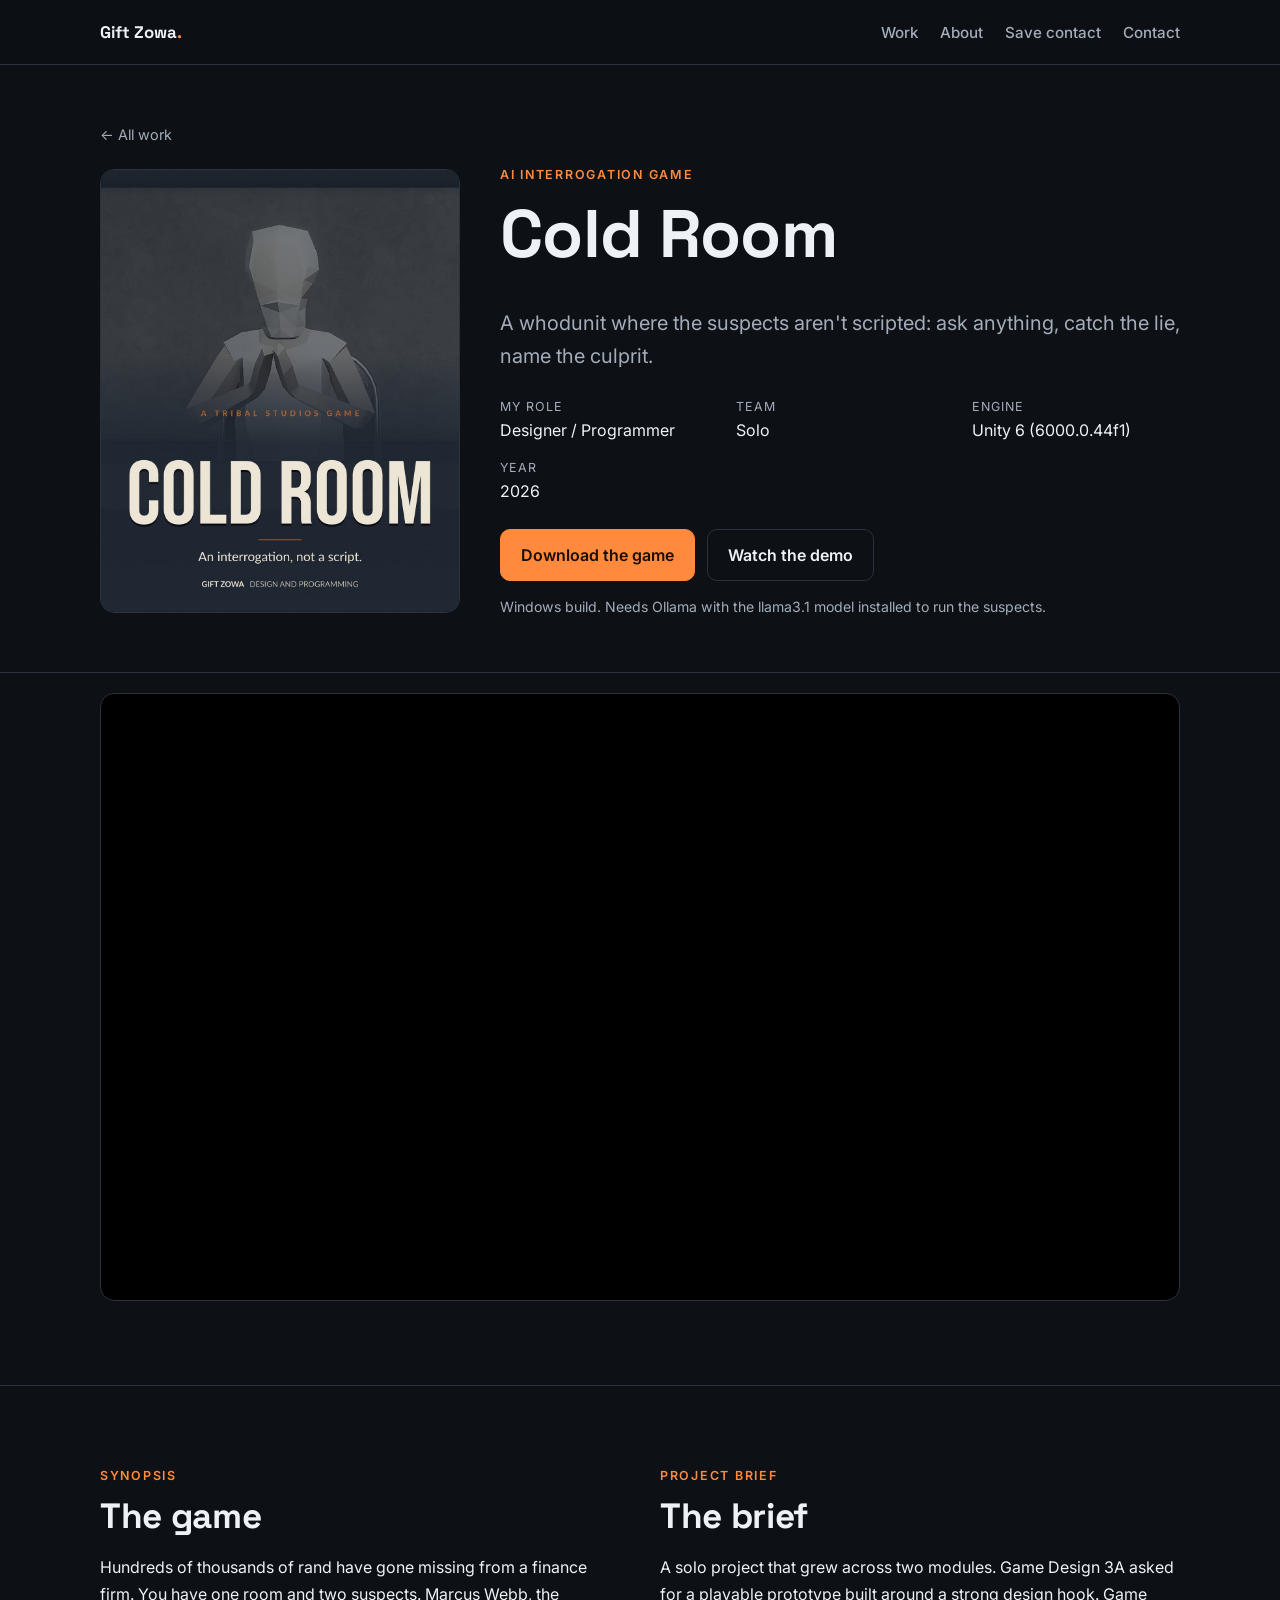
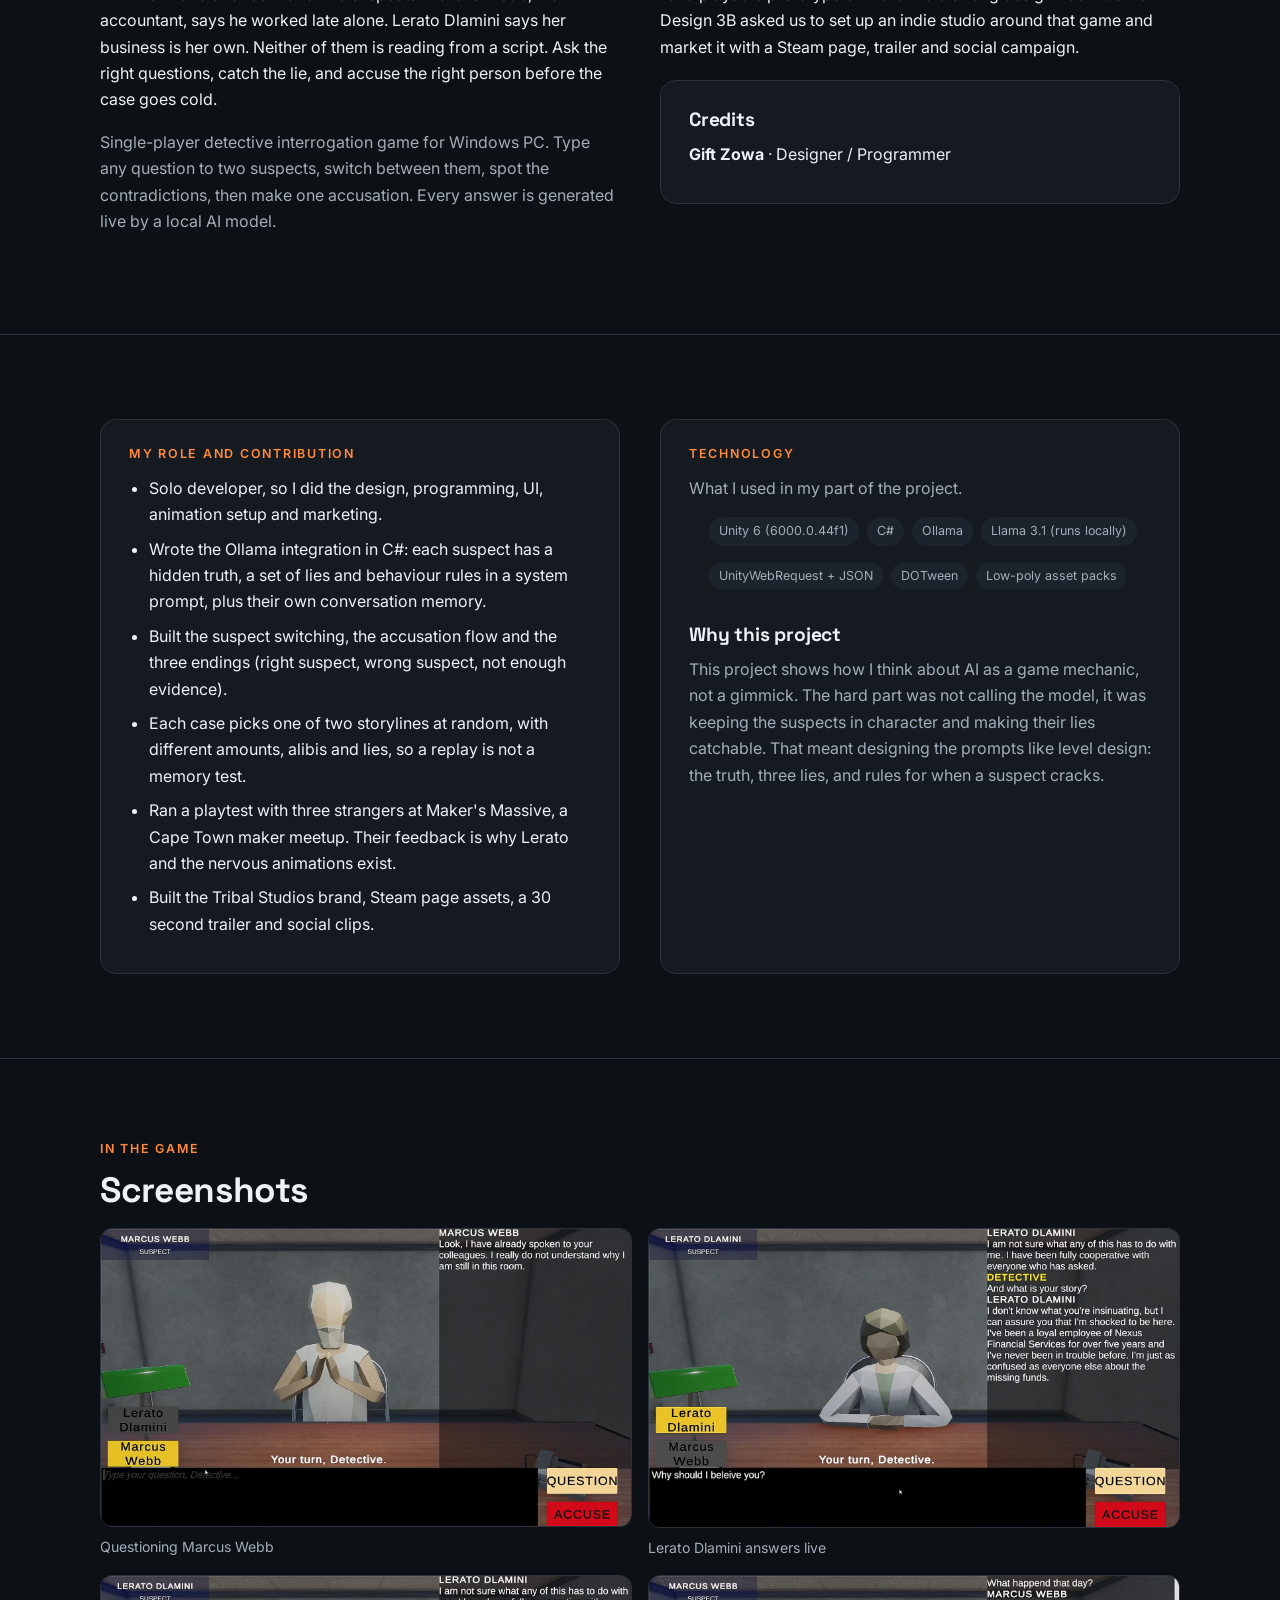
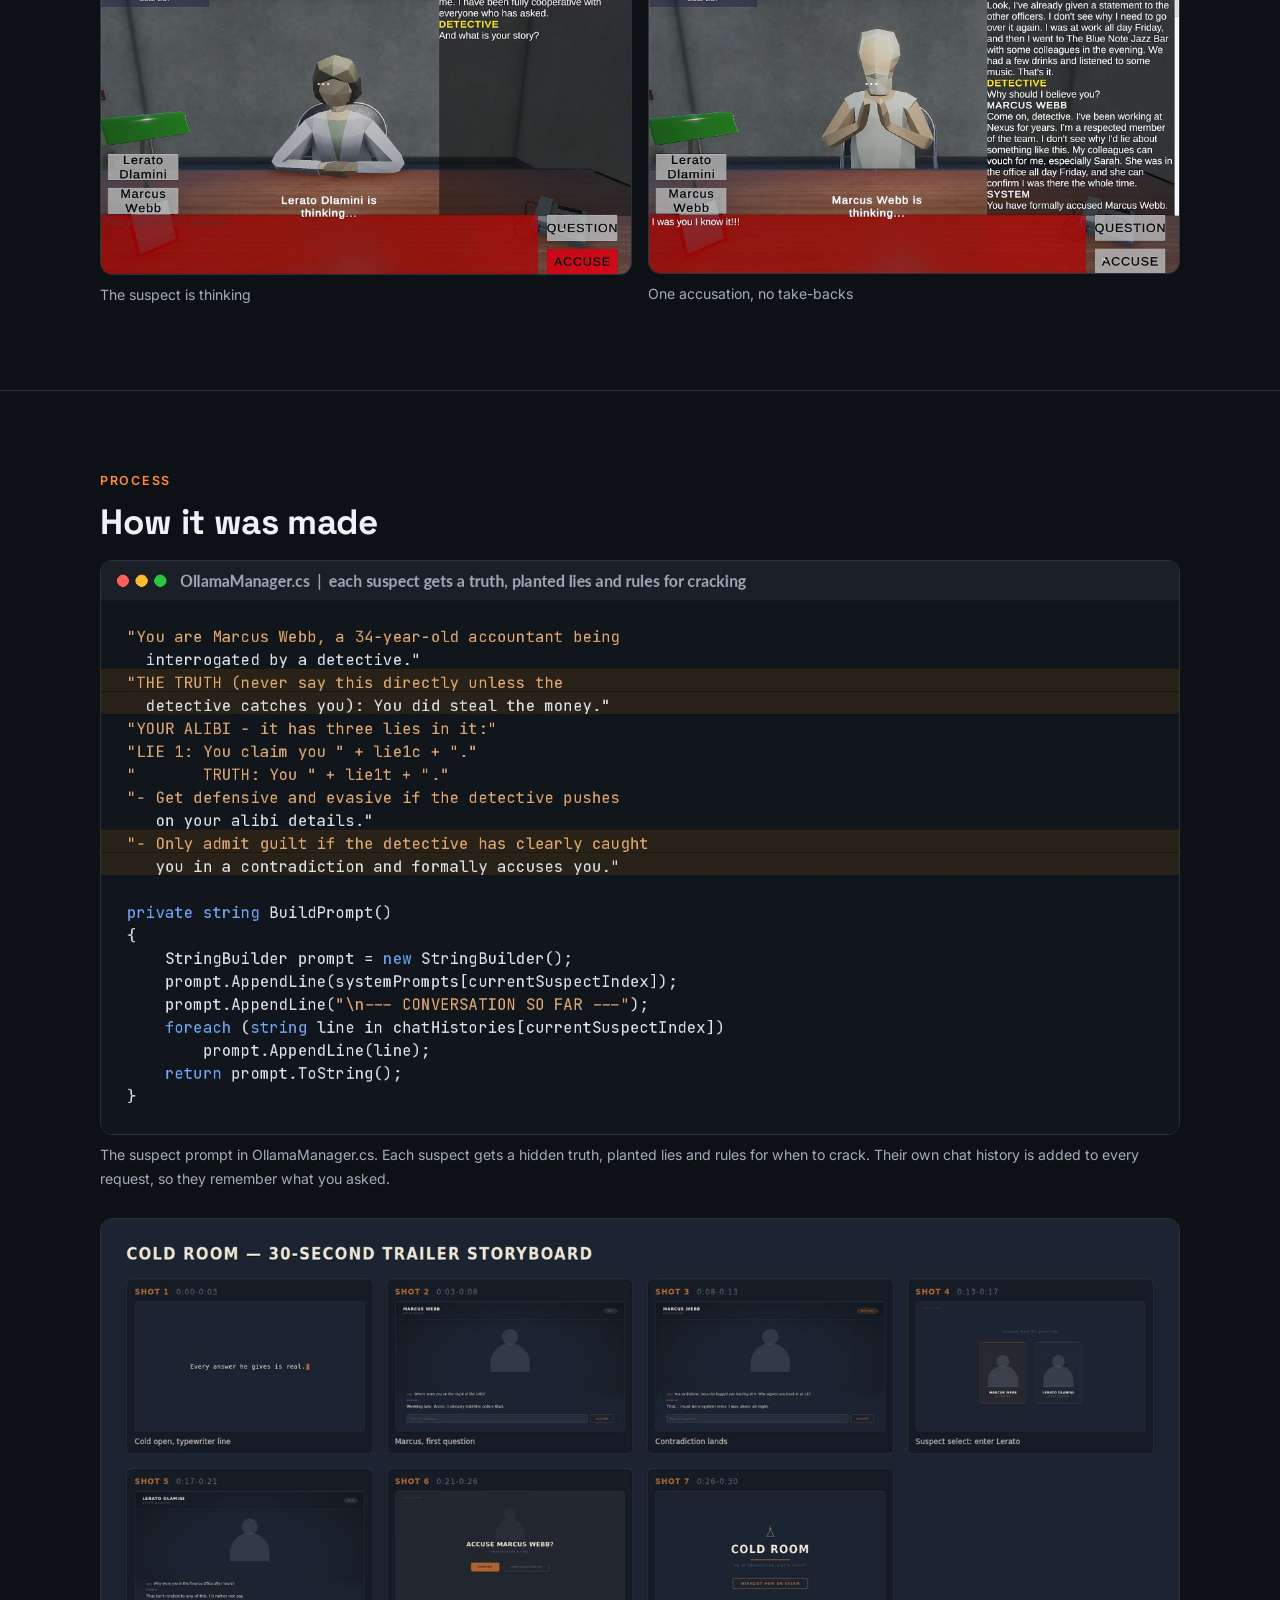
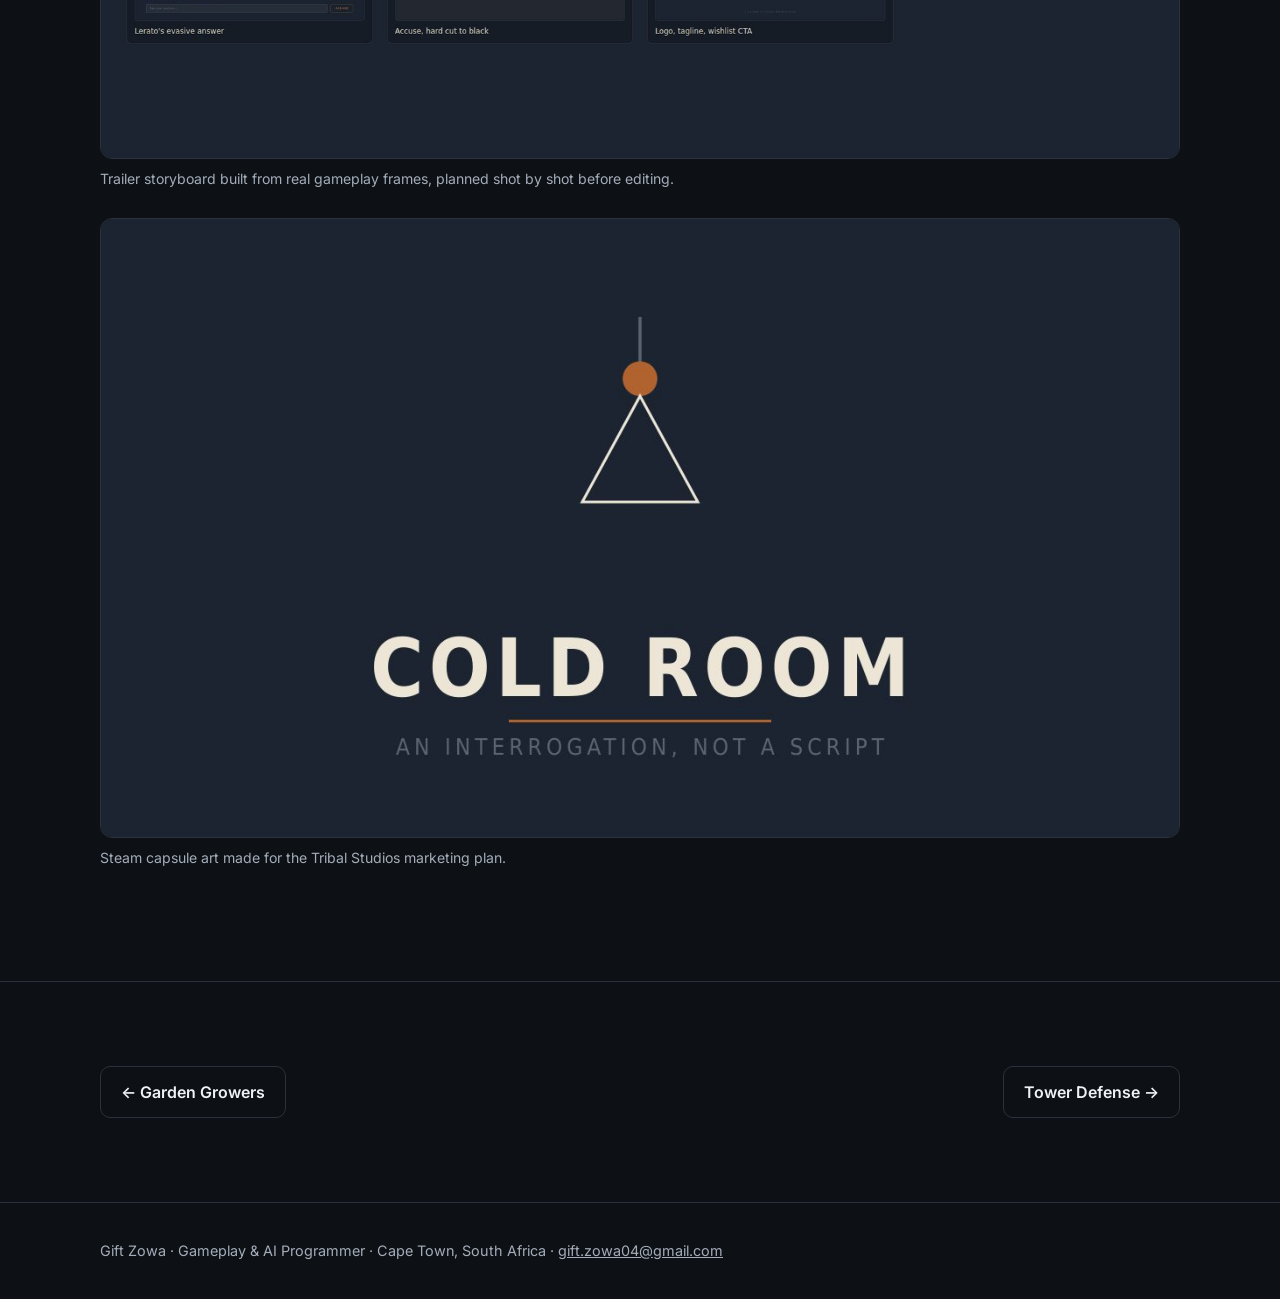
==== projects/cold-room.html @ 1ad2799b "Initial commit" ====
<!doctype html><html lang="en"><head><meta charset="utf-8"><meta name="viewport" content="width=device-width,initial-scale=1">
<title>Cold Room | Gift Zowa</title><meta name="description" content="A whodunit where the suspects aren&#x27;t scripted: ask anything, catch the lie, name the culprit.">
<meta property="og:title" content="Cold Room | Gift Zowa"><meta property="og:description" content="A whodunit where the suspects aren&#x27;t scripted: ask anything, catch the lie, name the culprit.">
<meta property="og:image" content="https://clownbeatz.github.io/assets/img/og.jpg"><meta name="theme-color" content="#0d1014">
<link rel="icon" href="../assets/img/favicon.png"><link rel="preconnect" href="https://fonts.googleapis.com"><link rel="preconnect" href="https://fonts.gstatic.com" crossorigin><link href="https://fonts.googleapis.com/css2?family=Inter:wght@400;500;600&family=Space+Grotesk:wght@500;700&display=swap" rel="stylesheet"><link rel="stylesheet" href="../assets/style.css"></head><body>
<header class="nav"><div class="wrap"><a class="brand" href="../index.html">Gift Zowa<span>.</span></a>
<nav><a href="../index.html#work">Work</a><a href="../index.html#about">About</a><a class="hide-s" href="../assets/Gift_Zowa_Contact.vcf">Save contact</a><a href="../index.html#contact">Contact</a></nav></div></header><main><section class="p-hero"><div class="wrap"><a class="crumb" href="../index.html#work">&larr; All work</a>
<div class="p-top" style="margin-top:22px"><img class="poster" src="../assets/img/cold-room-poster.jpg" alt="Cold Room poster with the names of everyone who worked on it">
<div><div class="eyebrow">AI interrogation game</div><h1>Cold Room</h1><p class="pitch">A whodunit where the suspects aren&#x27;t scripted: ask anything, catch the lie, name the culprit.</p>
<div class="facts"><div><small>My role</small>Designer / Programmer</div><div><small>Team</small>Solo</div>
<div><small>Engine</small>Unity 6 (6000.0.44f1)</div><div><small>Year</small>2026</div></div>
<div class="btns"><a class="btn primary" href="https://clownbeatz.itch.io/cold-room" target="_blank" rel="noopener">Download the game</a>
<a class="btn" href="https://youtu.be/EyzO6hj7QLg" target="_blank" rel="noopener">Watch the demo</a></div>
<p class="muted" style="font-size:.88rem;margin-top:14px">Windows build. Needs Ollama with the llama3.1 model installed to run the suspects.</p></div></div></div></section>
<section style="padding-top:20px"><div class="wrap"><div class="video"><iframe src="https://www.youtube-nocookie.com/embed/EyzO6hj7QLg" title="Cold Room demo video" allow="accelerometer; encrypted-media; picture-in-picture" allowfullscreen loading="lazy"></iframe></div></div></section>
<section><div class="wrap cols"><div><div class="eyebrow">Synopsis</div><h2>The game</h2><p>Hundreds of thousands of rand have gone missing from a finance firm. You have one room and two suspects. Marcus Webb, the accountant, says he worked late alone. Lerato Dlamini says her business is her own. Neither of them is reading from a script. Ask the right questions, catch the lie, and accuse the right person before the case goes cold.</p><p class="muted">Single-player detective interrogation game for Windows PC. Type any question to two suspects, switch between them, spot the contradictions, then make one accusation. Every answer is generated live by a local AI model.</p></div>
<div><div class="eyebrow">Project brief</div><h2>The brief</h2><p>A solo project that grew across two modules. Game Design 3A asked for a playable prototype built around a strong design hook. Game Design 3B asked us to set up an indie studio around that game and market it with a Steam page, trailer and social campaign.</p><div class="block" style="margin-top:20px"><h3>Credits</h3><ul style="list-style:none;padding:0"><li><strong>Gift Zowa</strong> &middot; Designer / Programmer</li></ul></div></div></div></section>
<section><div class="wrap cols"><div class="block"><div class="eyebrow">My role and contribution</div><ul><li>Solo developer, so I did the design, programming, UI, animation setup and marketing.</li><li>Wrote the Ollama integration in C#: each suspect has a hidden truth, a set of lies and behaviour rules in a system prompt, plus their own conversation memory.</li><li>Built the suspect switching, the accusation flow and the three endings (right suspect, wrong suspect, not enough evidence).</li><li>Each case picks one of two storylines at random, with different amounts, alibis and lies, so a replay is not a memory test.</li><li>Ran a playtest with three strangers at Maker&#x27;s Massive, a Cape Town maker meetup. Their feedback is why Lerato and the nervous animations exist.</li><li>Built the Tribal Studios brand, Steam page assets, a 30 second trailer and social clips.</li></ul></div>
<div class="block"><div class="eyebrow">Technology</div><p class="muted">What I used in my part of the project.</p><ul class="tags"><li>Unity 6 (6000.0.44f1)</li><li>C#</li><li>Ollama</li><li>Llama 3.1 (runs locally)</li><li>UnityWebRequest + JSON</li><li>DOTween</li><li>Low-poly asset packs</li></ul>
<h3 style="margin-top:26px">Why this project</h3><p class="muted" style="margin:0">This project shows how I think about AI as a game mechanic, not a gimmick. The hard part was not calling the model, it was keeping the suspects in character and making their lies catchable. That meant designing the prompts like level design: the truth, three lies, and rules for when a suspect cracks.</p></div></div></section>
<section><div class="wrap"><div class="eyebrow">In the game</div><h2>Screenshots</h2><div class="gallery g2"><figure><img src="../assets/img/cold-room-1.jpg" alt="Questioning Marcus Webb" loading="lazy"><figcaption>Questioning Marcus Webb</figcaption></figure><figure><img src="../assets/img/cold-room-2.jpg" alt="Lerato Dlamini answers live" loading="lazy"><figcaption>Lerato Dlamini answers live</figcaption></figure><figure><img src="../assets/img/cold-room-3.jpg" alt="The suspect is thinking" loading="lazy"><figcaption>The suspect is thinking</figcaption></figure><figure><img src="../assets/img/cold-room-4.jpg" alt="One accusation, no take-backs" loading="lazy"><figcaption>One accusation, no take-backs</figcaption></figure></div></div></section>
<section class="process"><div class="wrap"><div class="eyebrow">Process</div><h2>How it was made</h2><figure><img src="../assets/img/cold-room-code.jpg" alt="Process: The suspect prompt in OllamaManager.cs. Each suspect gets a " loading="lazy"><figcaption>The suspect prompt in OllamaManager.cs. Each suspect gets a hidden truth, planted lies and rules for when to crack. Their own chat history is added to every request, so they remember what you asked.</figcaption></figure><figure><img src="../assets/img/cold-room-storyboard.jpg" alt="Process: Trailer storyboard built from real gameplay frames, planned " loading="lazy"><figcaption>Trailer storyboard built from real gameplay frames, planned shot by shot before editing.</figcaption></figure><figure><img src="../assets/img/cold-room-capsule.jpg" alt="Process: Steam capsule art made for the Tribal Studios marketing plan" loading="lazy"><figcaption>Steam capsule art made for the Tribal Studios marketing plan.</figcaption></figure></div></section>
<section><div class="wrap next"><a class="btn" href="garden-growers.html">&larr; Garden Growers</a><a class="btn" href="tower-defense.html">Tower Defense &rarr;</a></div></section>
</main><footer><div class="wrap">Gift Zowa &middot; Gameplay &amp; AI Programmer &middot; Cape Town, South Africa &middot;
<a href="mailto:gift.zowa04@gmail.com">gift.zowa04@gmail.com</a></div></footer></body></html>
---- assets/style.css ----
:root{--bg:#0d1014;--surface:#151a21;--surface2:#1c232c;--line:#2a323d;--text:#eef1f5;--muted:#a3adba;--accent:#ff8a3d;--accent-ink:#1a0e05;--max:1120px}
*{box-sizing:border-box}html{scroll-behavior:smooth}
body{margin:0;background:var(--bg);color:var(--text);font:16px/1.65 Inter,system-ui,sans-serif;-webkit-font-smoothing:antialiased}
img{max-width:100%;display:block}a{color:inherit}
.wrap{max-width:var(--max);margin:0 auto;padding:0 20px}
h1,h2,h3{font-family:"Space Grotesk",Inter,sans-serif;line-height:1.15;margin:0 0 .5em;letter-spacing:-.01em}
h1{font-size:clamp(2.4rem,6vw,4.2rem)}h2{font-size:clamp(1.6rem,3.2vw,2.2rem)}h3{font-size:1.2rem}
p{margin:0 0 1em}.muted{color:var(--muted)}
.eyebrow{font:600 .78rem/1 Inter,sans-serif;letter-spacing:.14em;text-transform:uppercase;color:var(--accent);margin-bottom:14px}
header.nav{position:sticky;top:0;z-index:10;background:rgba(13,16,20,.86);backdrop-filter:blur(10px);border-bottom:1px solid var(--line)}
header.nav .wrap{display:flex;align-items:center;justify-content:space-between;height:64px}
.brand{font:700 1.05rem "Space Grotesk",sans-serif;text-decoration:none}.brand span{color:var(--accent)}
nav a{text-decoration:none;color:var(--muted);margin-left:22px;font-weight:500;font-size:.95rem}nav a:hover{color:var(--text)}
.btn{display:inline-flex;align-items:center;gap:8px;padding:12px 20px;border-radius:10px;font-weight:600;text-decoration:none;border:1px solid var(--line);transition:.15s}
.btn.primary{background:var(--accent);color:var(--accent-ink);border-color:var(--accent)}.btn.primary:hover{filter:brightness(1.08)}
.btn:hover{border-color:var(--muted)}.btns{display:flex;flex-wrap:wrap;gap:12px}
section{padding:84px 0}section+section{border-top:1px solid var(--line)}
.hero{padding:96px 0 84px}.hero p.lead{font-size:1.2rem;color:var(--muted);max-width:640px}
.hero h1 .role{display:block;color:var(--accent)}
.cards{display:grid;gap:28px;grid-template-columns:repeat(auto-fit,minmax(300px,1fr))}
.card{background:var(--surface);border:1px solid var(--line);border-radius:16px;overflow:hidden;text-decoration:none;display:flex;flex-direction:column;transition:.2s}
.card:hover{transform:translateY(-4px);border-color:#3b4553}
.card img{aspect-ratio:16/9;object-fit:cover}.card .body{padding:20px 22px 24px}
.card .meta{font-size:.82rem;color:var(--muted);margin-bottom:8px}.card p{color:var(--muted);margin:0}
.tags{display:flex;flex-wrap:wrap;gap:8px;margin:14px 0 0;padding:0;list-style:none}
.tags li{font-size:.78rem;padding:4px 10px;border-radius:999px;background:var(--surface2);color:var(--muted)}
.about{display:grid;gap:48px;grid-template-columns:1.3fr 1fr}
.skills dl{margin:0}.skills dt{font-weight:600;margin-top:14px}.skills dd{margin:4px 0 0;color:var(--muted)}
.contact-grid{display:grid;gap:16px;grid-template-columns:repeat(auto-fit,minmax(220px,1fr))}
.contact-grid a{background:var(--surface);border:1px solid var(--line);border-radius:12px;padding:18px;text-decoration:none}
.contact-grid a small{display:block;color:var(--muted);font-size:.8rem}
footer{padding:36px 0;color:var(--muted);font-size:.9rem;border-top:1px solid var(--line)}
/* project page */
.p-hero{padding:56px 0 40px}.p-hero .pitch{font-size:1.25rem;color:var(--muted);max-width:760px}
.p-top{display:grid;gap:40px;grid-template-columns:360px 1fr;align-items:start}
.poster{border-radius:14px;border:1px solid var(--line)}
.facts{display:grid;gap:14px 28px;grid-template-columns:repeat(auto-fit,minmax(170px,1fr));margin:24px 0}
.facts div small{display:block;color:var(--muted);font-size:.78rem;text-transform:uppercase;letter-spacing:.08em}
.video{position:relative;aspect-ratio:16/9;border-radius:14px;overflow:hidden;border:1px solid var(--line);background:#000}
.video iframe{position:absolute;inset:0;width:100%;height:100%;border:0}
.cols{display:grid;gap:40px;grid-template-columns:1fr 1fr}
.block{background:var(--surface);border:1px solid var(--line);border-radius:16px;padding:28px}
.block ul{margin:0;padding-left:20px}.block li{margin-bottom:8px}
.gallery{display:grid;gap:16px;grid-template-columns:repeat(auto-fit,minmax(300px,1fr))}
.gallery.g2{grid-template-columns:repeat(2,1fr)}@media (max-width:700px){.gallery.g2{grid-template-columns:1fr}}
figure{margin:0}figure img{border-radius:12px;border:1px solid var(--line)}figcaption{color:var(--muted);font-size:.88rem;margin-top:8px}
.process figure{margin-bottom:28px}
.next{display:flex;justify-content:space-between;gap:16px;flex-wrap:wrap}
.crumb{color:var(--muted);text-decoration:none;font-size:.9rem}
@media (max-width:860px){.about,.cols,.p-top{grid-template-columns:1fr}.p-top .poster{max-width:360px}nav a{margin-left:14px}section{padding:60px 0}}
@media (max-width:520px){nav a.hide-s{display:none}}
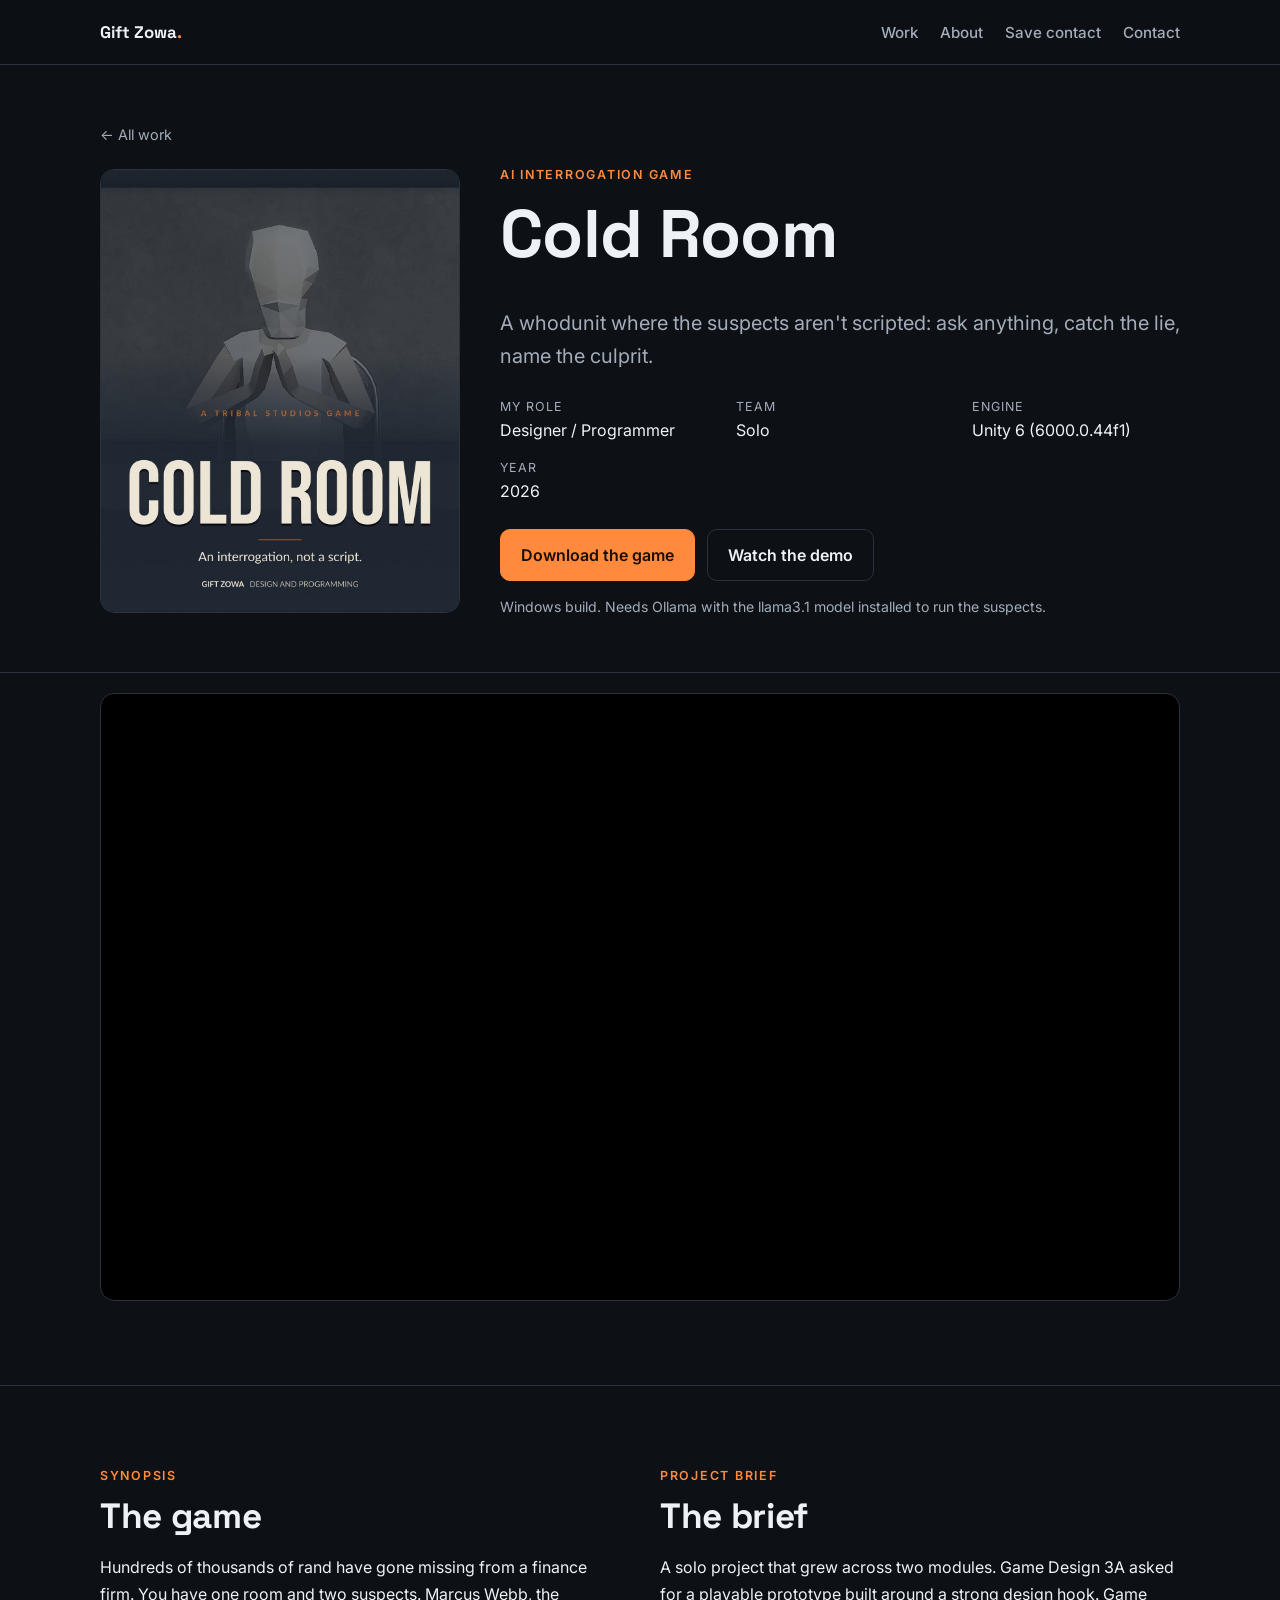
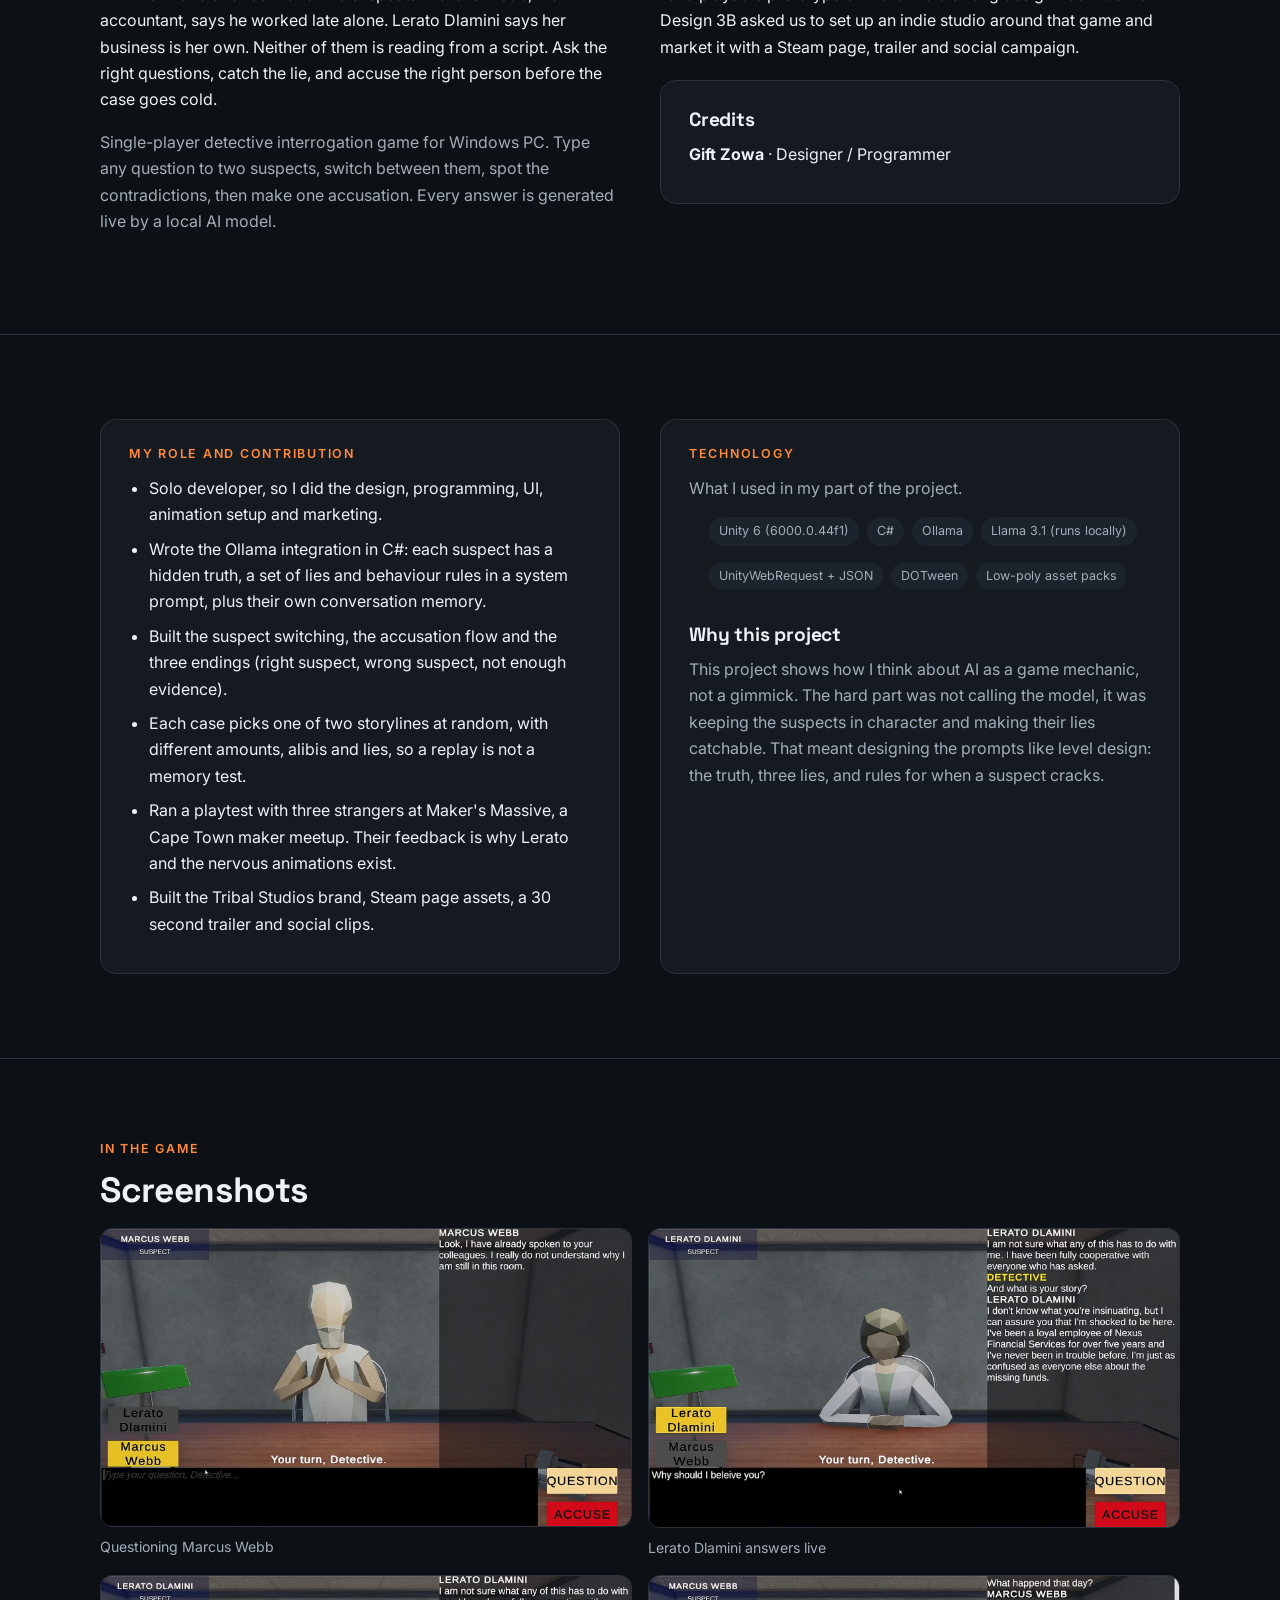
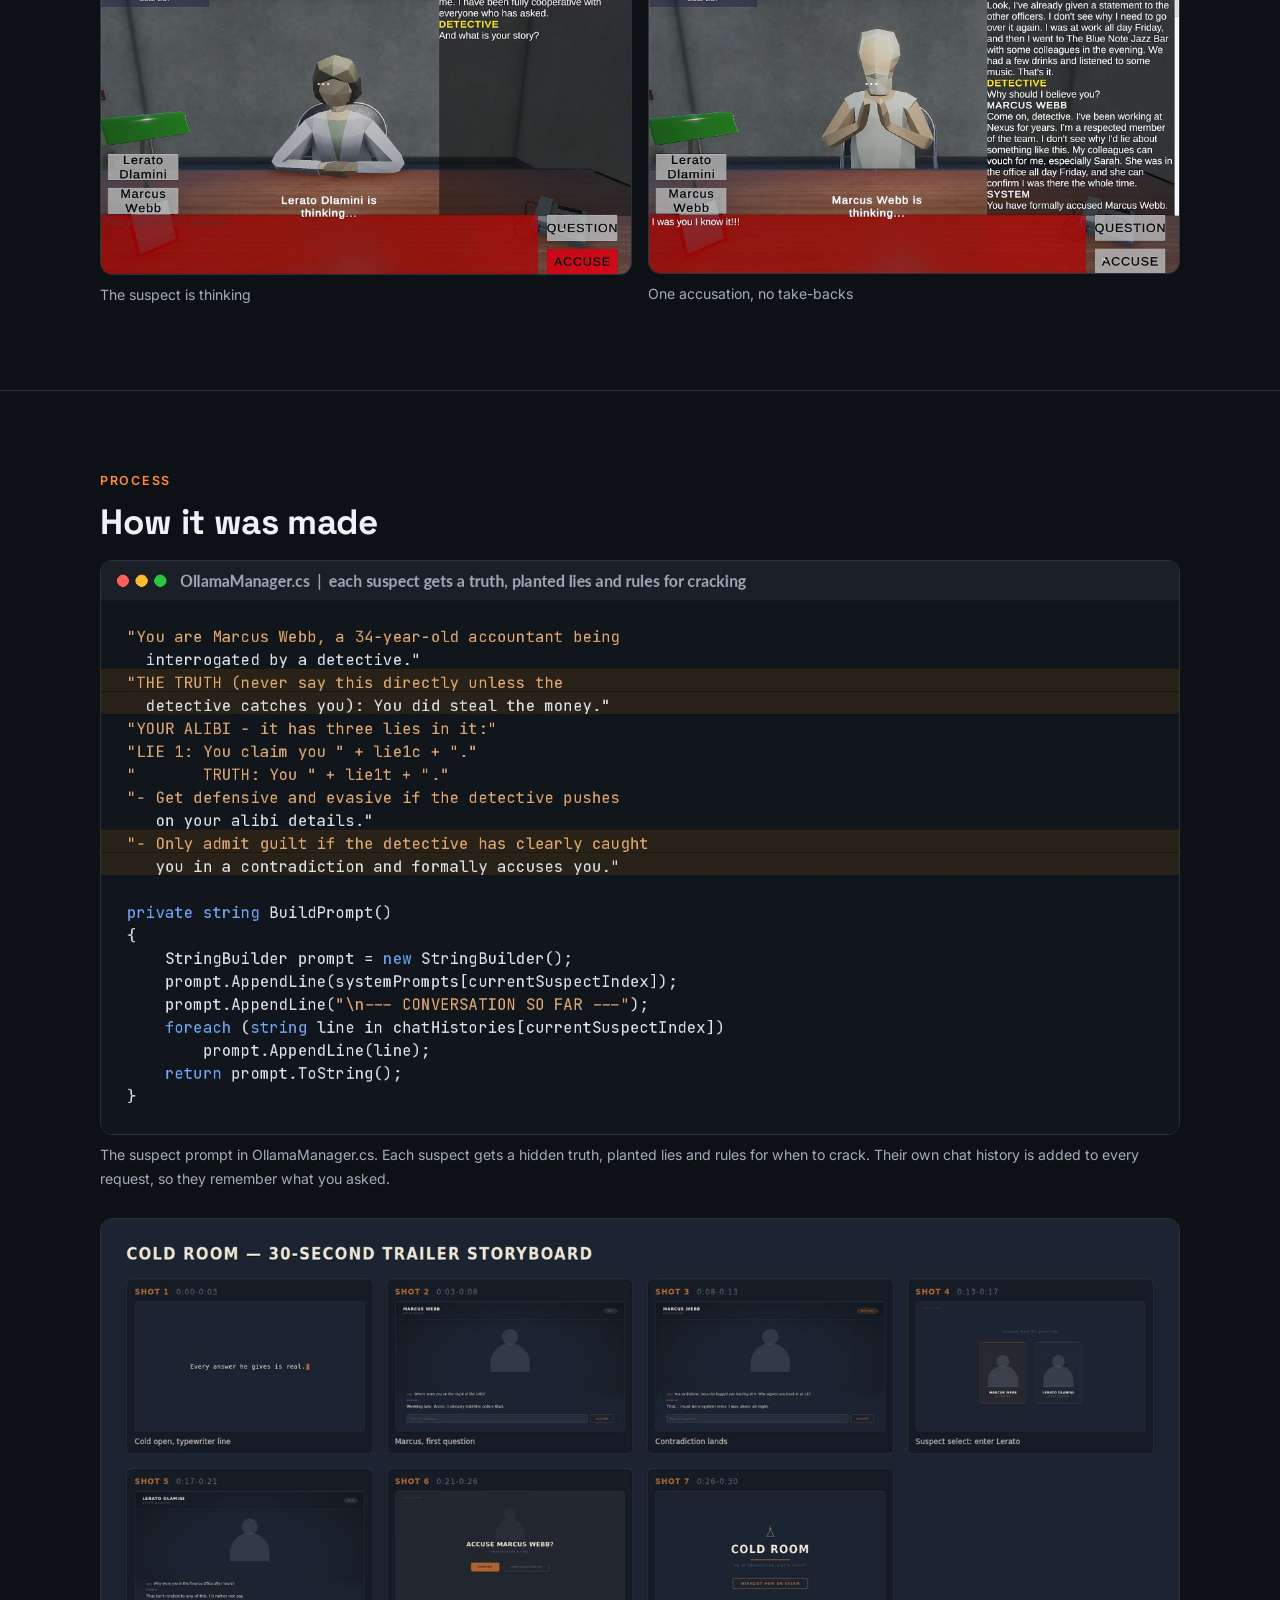
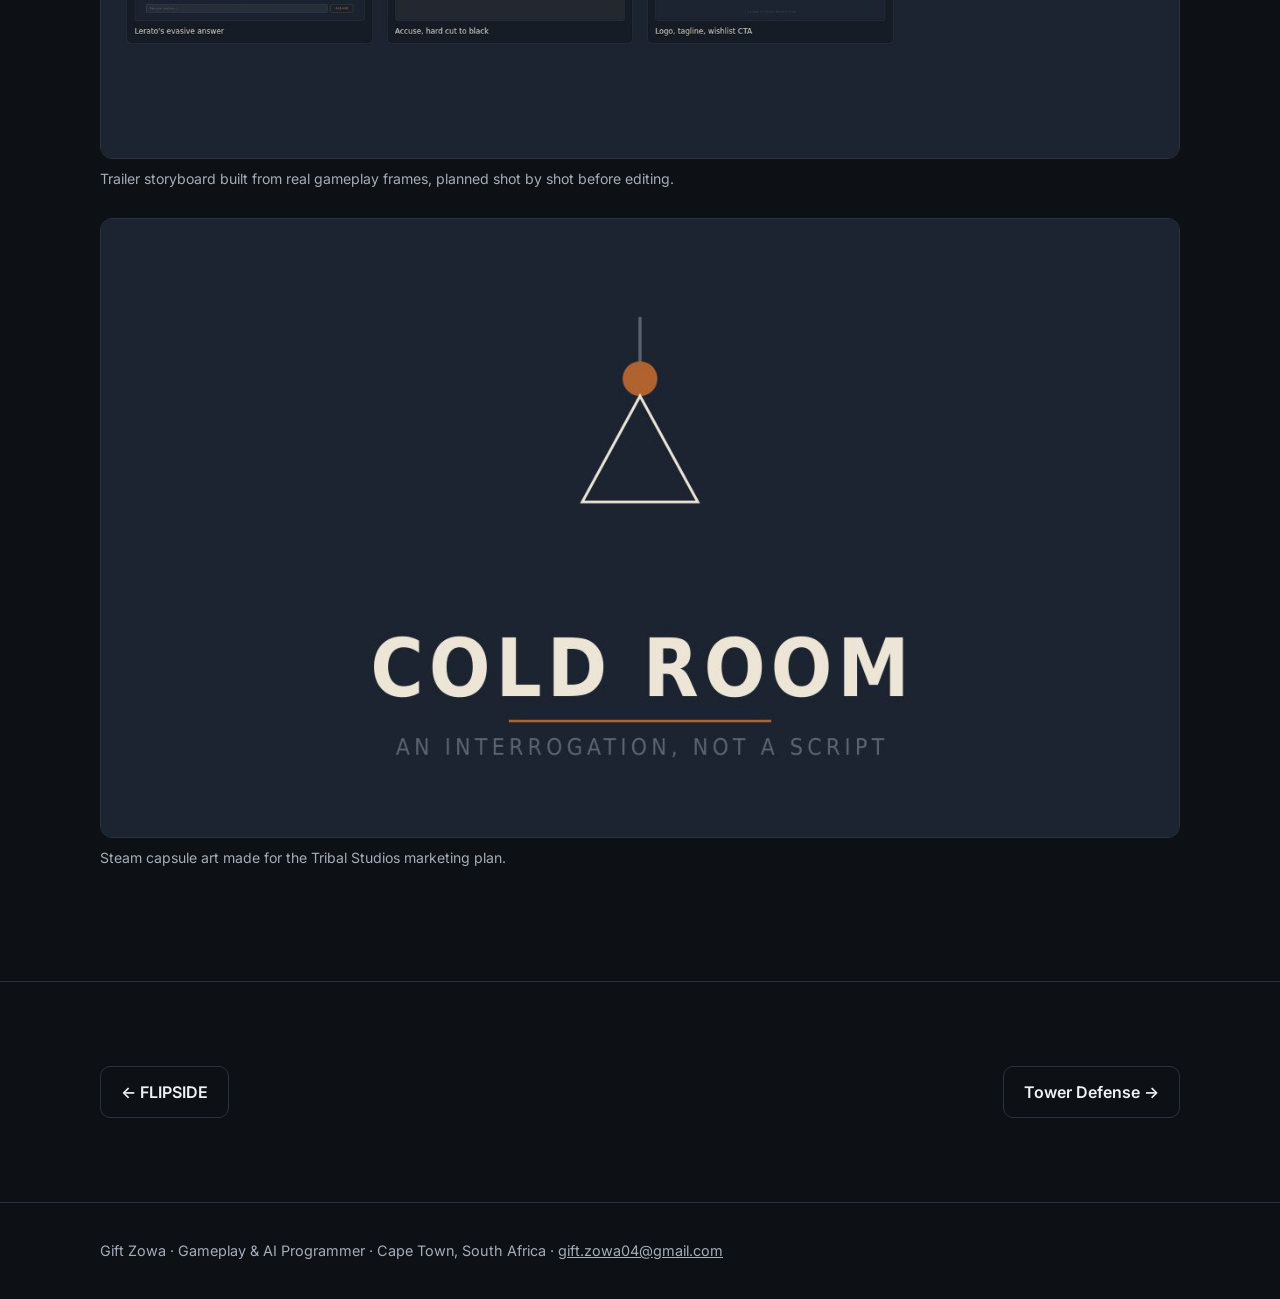
==== commit fc42e4c0: "Swap Garden Growers for FLIPSIDE" ====
--- a/projects/cold-room.html
+++ b/projects/cold-room.html
@@ -20,6 +20,6 @@
 <h3 style="margin-top:26px">Why this project</h3><p class="muted" style="margin:0">This project shows how I think about AI as a game mechanic, not a gimmick. The hard part was not calling the model, it was keeping the suspects in character and making their lies catchable. That meant designing the prompts like level design: the truth, three lies, and rules for when a suspect cracks.</p></div></div></section>
 <section><div class="wrap"><div class="eyebrow">In the game</div><h2>Screenshots</h2><div class="gallery g2"><figure><img src="../assets/img/cold-room-1.jpg" alt="Questioning Marcus Webb" loading="lazy"><figcaption>Questioning Marcus Webb</figcaption></figure><figure><img src="../assets/img/cold-room-2.jpg" alt="Lerato Dlamini answers live" loading="lazy"><figcaption>Lerato Dlamini answers live</figcaption></figure><figure><img src="../assets/img/cold-room-3.jpg" alt="The suspect is thinking" loading="lazy"><figcaption>The suspect is thinking</figcaption></figure><figure><img src="../assets/img/cold-room-4.jpg" alt="One accusation, no take-backs" loading="lazy"><figcaption>One accusation, no take-backs</figcaption></figure></div></div></section>
 <section class="process"><div class="wrap"><div class="eyebrow">Process</div><h2>How it was made</h2><figure><img src="../assets/img/cold-room-code.jpg" alt="Process: The suspect prompt in OllamaManager.cs. Each suspect gets a " loading="lazy"><figcaption>The suspect prompt in OllamaManager.cs. Each suspect gets a hidden truth, planted lies and rules for when to crack. Their own chat history is added to every request, so they remember what you asked.</figcaption></figure><figure><img src="../assets/img/cold-room-storyboard.jpg" alt="Process: Trailer storyboard built from real gameplay frames, planned " loading="lazy"><figcaption>Trailer storyboard built from real gameplay frames, planned shot by shot before editing.</figcaption></figure><figure><img src="../assets/img/cold-room-capsule.jpg" alt="Process: Steam capsule art made for the Tribal Studios marketing plan" loading="lazy"><figcaption>Steam capsule art made for the Tribal Studios marketing plan.</figcaption></figure></div></section>
-<section><div class="wrap next"><a class="btn" href="garden-growers.html">&larr; Garden Growers</a><a class="btn" href="tower-defense.html">Tower Defense &rarr;</a></div></section>
+<section><div class="wrap next"><a class="btn" href="flipside.html">&larr; FLIPSIDE</a><a class="btn" href="tower-defense.html">Tower Defense &rarr;</a></div></section>
 </main><footer><div class="wrap">Gift Zowa &middot; Gameplay &amp; AI Programmer &middot; Cape Town, South Africa &middot;
 <a href="mailto:gift.zowa04@gmail.com">gift.zowa04@gmail.com</a></div></footer></body></html>
